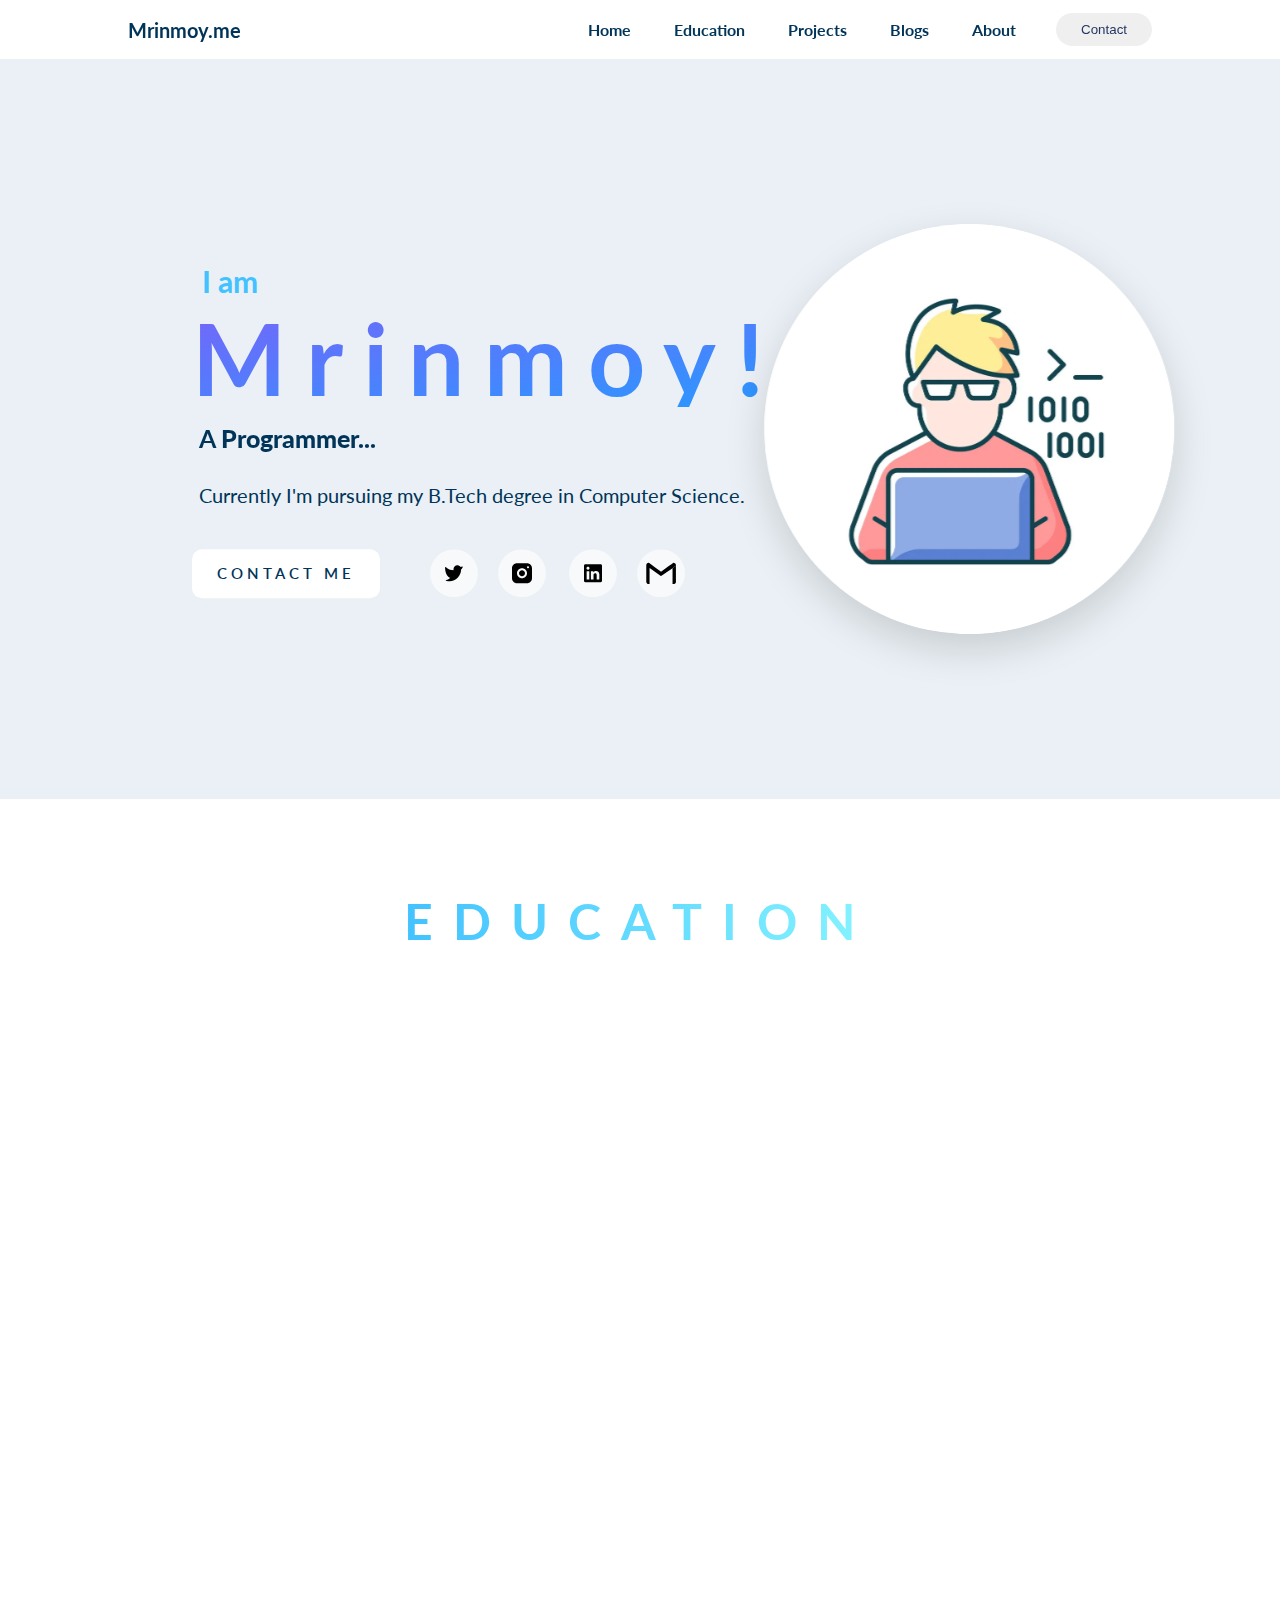
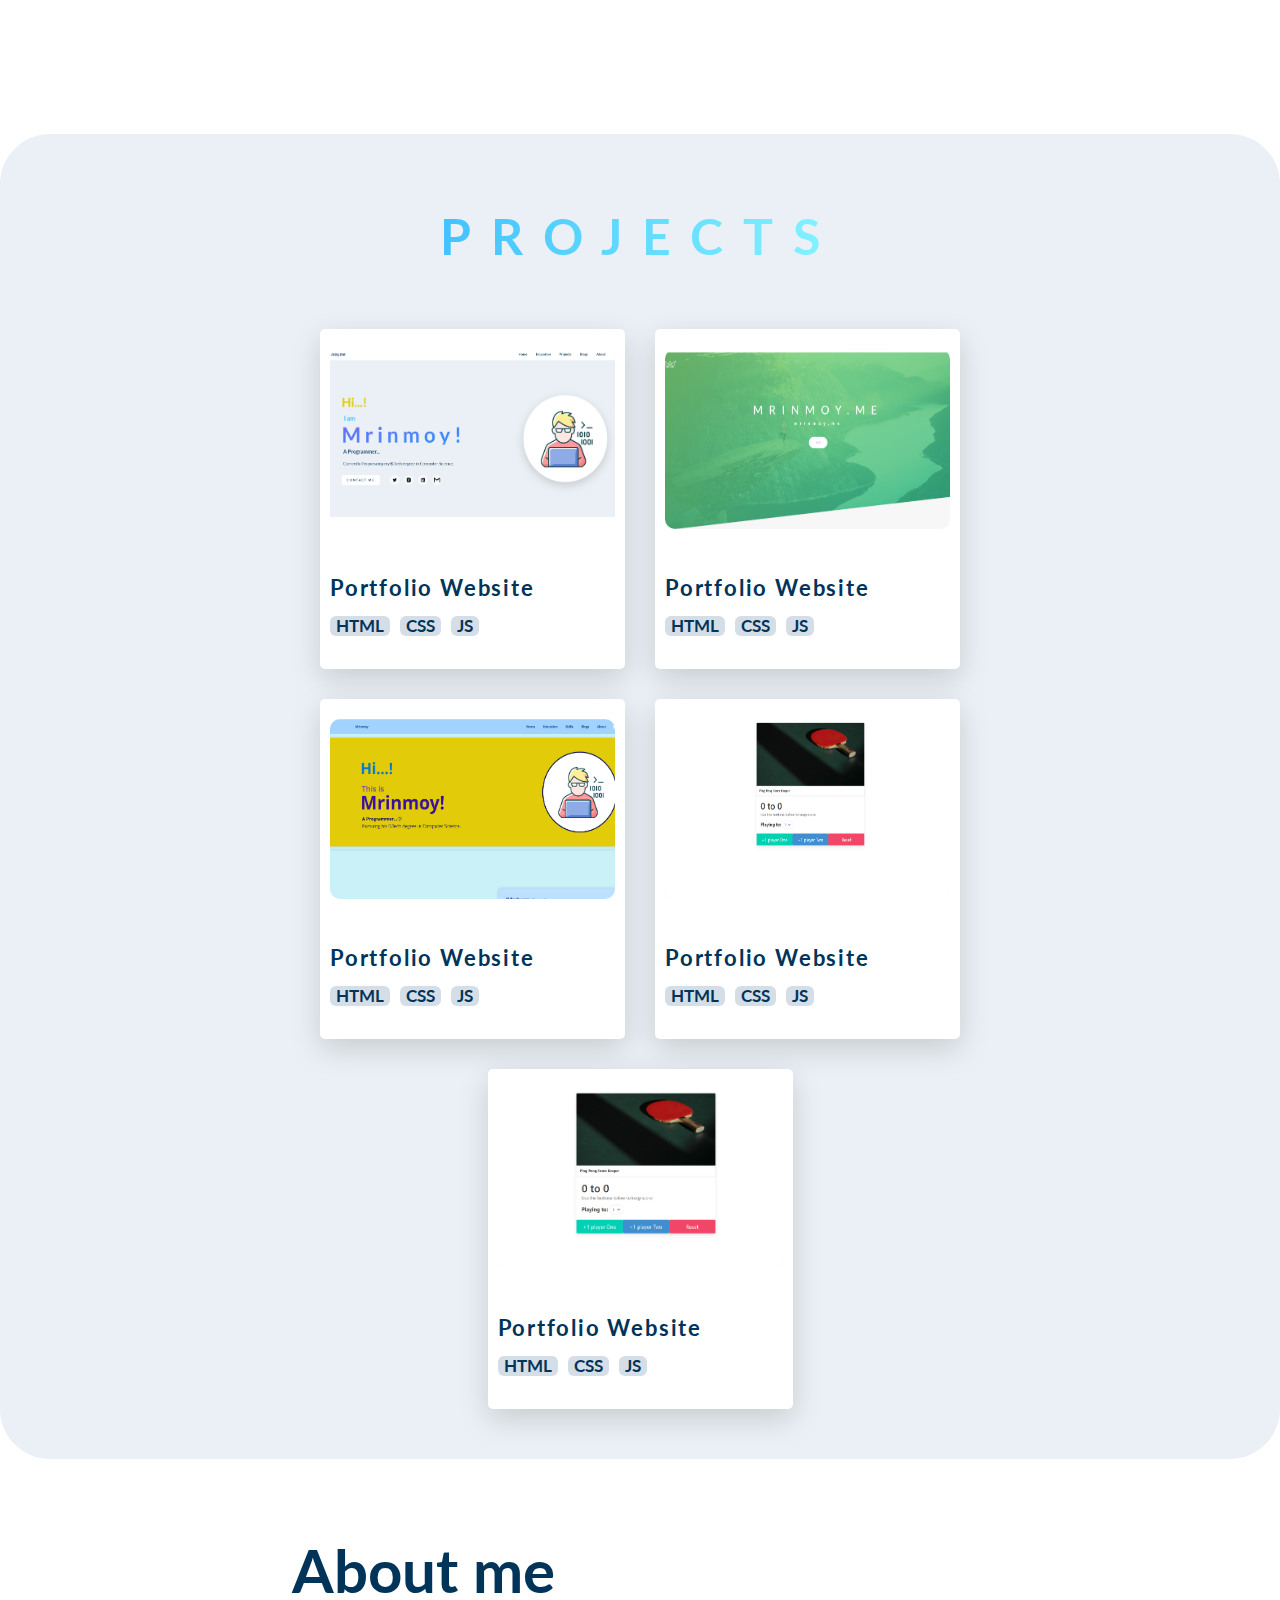
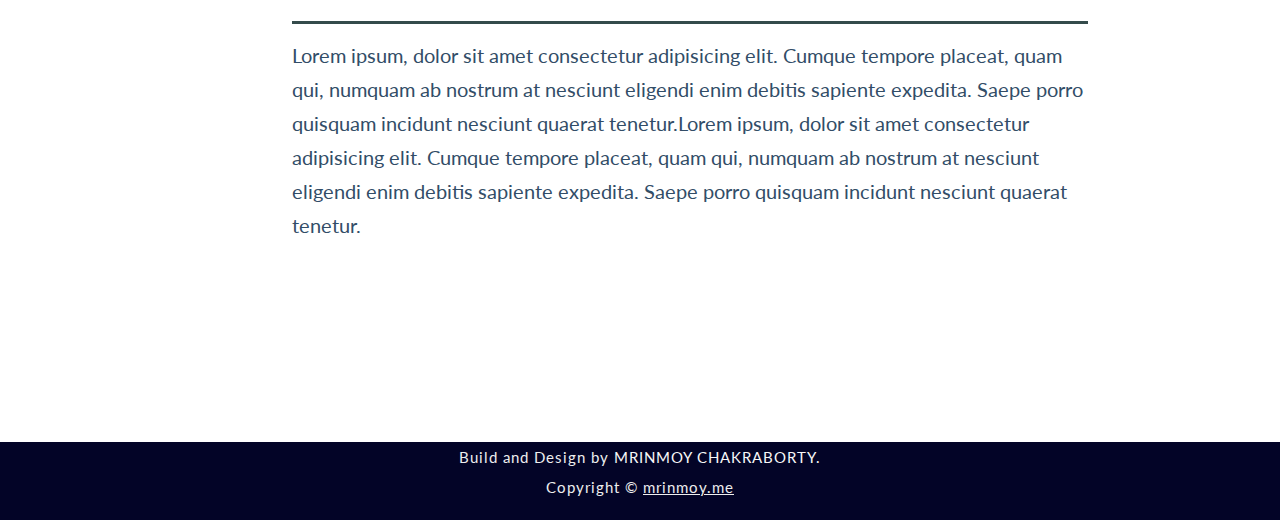
==== index.html @ f235b45b "Add files via upload" ====
<!DOCTYPE html>
<html lang="en">

  <head>
    <meta charset="UTF-8">
    <meta name="viewport" content="width=device-width, initial-scale=1.0">
    <meta http-equiv="X-UA-Compatible" content="IE=edge">

    <link href="https://fonts.googleapis.com/css?family=Lato:100,300,400,700,900" rel="stylesheet" />

    <link rel="stylesheet" href="main.css">

    <title>mrinmoy - home</title>
  </head>

  <body>
    <!-- <div class="top-news"><a href="https://mrinmoy.me">mrinmoy.me</a></div> -->

    <header class="navigation">
      <a href="#" class="logo">Mrinmoy.me</a>
      <!-- <a href="#" class="logo">
        <div class="tool1__img">
          <div class="tool1__img-1 logo-1" >&nbsp;Mrinmoy.me&nbsp;</div>
          <div class="tool1__img-2 logo-2" aria-hidden="true">&nbsp;Mrinmoy.me&nbsp;</div>
        </div>
      </a> -->
      <nav class="nevbar">
        <ul class="nevbar__links">
          <li><a href="#home" class="nevbar__dropdown_bropbtn">Home</a></li>
          <li><a href="#education" aria-disabled="true" class="nevbar__dropdown_bropbtn">Education</a></li>
          <li class="nevbar__dropdown"><a href="#" class="nevbar__dropdown_bropbtn">Projects</a>
            <div class="nevbar__dropdown_dropcontent">
              <a href="#">Drop content 1</a>
              <a href="#">Drop content 2</a>
            </div>
          </li>
          <li><a href="#" class="nevbar__dropdown_bropbtn">Blogs</a></li>
          <li><a href="#" class="nevbar__dropdown_bropbtn">About</a></li>
        </ul>
      </nav>
      <a href="#"><button class="nav-btn">Contact</button></a>
    </header>
    <!-- 
    <div style="padding: 2rem;"></div>
    <a href="#" class="btn"> click me</a>
    <a href="#" class="btn btn-r"> click me</a>
    <a href="#" class="btn btn-i"> <span>click me</span></a> -->


    <main>

      <section class="section-home " id="home">
        <div class="row">
          <div class="col-1-of-2">
            <div class="home">
              <div class="home__text">

                <!-- <h3 class=" padding-top-large ">Hi...!</h3> -->
                <h3 class=""><span id="typed2"></span></h3>
                <h2>I am </h2>
                <!-- <div class="name"> -->
                <h1 class="name_text heading-primary"> Mrinmoy!</h1>
                <!-- <h1 class="name_text_hover "> Mrinmoy!</h1> -->
                <!-- </div> -->
                <!-- <br> -->
                <div class="tool1__img  t_0">
                  <div class="tool1__img-1 t_0">
                    <h4>A <b>Programmer... </b>
                    </h4>
                  </div>
                  <div class="tool1__img-2 t_0">
                    <h4>A <span class="element t_0"></span></h4>
                  </div>

                </div>
                <p class="padding-top-smal">Currently I'm pursuing my B.Tech degree in Computer Science. </p>
                <br>

                <div class="home__contact padding-top-small">

                  <div class="home__contact-1">
                    <a href="#" class="btn btn-r">Contact me</a>
                  </div>
                  <div class="home__contact-2">
                    <a href="#" class="tool1__img">
                      <img class="tool1__img-1"
                          src="[data-uri]"
                          alt="">
                      <img class="tool1__img-2"
                          src="[data-uri]"
                          alt="">
                    </a><a href="#" class="tool1__img">
                      <img class="tool1__img-1"
                          src="[data-uri]"
                          alt="">
                      <img class="tool1__img-2"
                          src="[data-uri]"
                          alt="">
                    </a>
                    <a href="#" class="tool1__img">
                      <img class="tool1__img-1"
                          src="[data-uri]"
                          alt="">
                      <img class="tool1__img-2"
                          src="[data-uri]"
                          alt="">
                    </a><a href="#" class="tool1__img">
                      <img class="tool1__img-1"
                          src="[data-uri]"
                          alt="">
                      <img class="tool1__img-2"
                          src="[data-uri]"
                          alt="">
                    </a>

                  </div>

                </div>
              </div>
            </div>
          </div>


          <div class="col-1-of-2">
            <div class="home">
              <div class="home__img padding-top-largee">

                <div class="card ">
                  <div class="card__side card__side--front">
                    <img src="img/avatar.png" alt="picture" class="profile-pic">
                  </div>
                  <div class="card__side card__side--back card__side--back-2">

                    <div class="card__cta ">
                      <div class="card__cta_text-1">
                        <h1>Hi...!</h1>
                      </div>
                      <div class="card__cta_text-2">
                        <h2>Buddy, how r you:></h2>
                      </div>
                      <a href="#" class="btn btn-i card__cta_btn "><span>Resume</span></a>
                    </div>

                  </div>
                </div>
              </div>

            </div>
          </div>
        </div>
      </section>


      <section class="section-education padding-top-large" id="education">

        <div class=" u-center-text">
          <h1 class="heading-secondary">Education</h1>
        </div>


        <div class="row">
          <div class="education">

          </div>
        </div>
      </section>



      <section class="section-project padding-top-medium">
        <div class="u-center-text">
          <h1 class="heading-secondary">Projects</h1>
        </div>
        <div class="row">
          <div class=" project margin-top-small">
            <div class="project-list">

              <div class="card2">

                <div class="card2__content_1">
                  <div class="card2__content_1-img">
                    <img src="img/portfolio-3-0.png" alt="">
                  </div>
                  <div class="card2__content_1-text">
                    <a href="#">Live site</a>
                    <!-- <h5>Live site</h5> -->
                    <h5><a href="#">Live site</a> </h5>
                  </div>
                </div>

                <div class="card2__content_2">
                  <div class="card2__content_2-heading">
                    <h4>Portfolio Website</h4>
                  </div>
                  <div class="card2__content_2-tech">
                    <h5>html</h5>
                    <h5>css</h5>
                    <h5>js</h5>
                  </div>
                </div>
              </div>
              <div class="card2">

                <div class="card2__content_1">
                  <div class="card2__content_1-img">
                    <img src="img/test.png" alt="">
                  </div>
                  <div class="card2__content_1-text">
                    <a href="#">Live site</a>
                    <!-- <h5>Live site</h5> -->
                    <h5><a href="#">Live site</a> </h5>
                  </div>
                </div>

                <div class="card2__content_2">
                  <div class="card2__content_2-heading">
                    <h4>Portfolio Website</h4>
                  </div>
                  <div class="card2__content_2-tech">
                    <h5>html</h5>
                    <h5>css</h5>
                    <h5>js</h5>
                  </div>
                </div>
              </div>
              <div class="card2">

                <div class="card2__content_1">
                  <div class="card2__content_1-img">
                    <img src="img/vtest.png" alt="">
                  </div>
                  <div class="card2__content_1-text">
                    <a href="#">Live site</a>
                    <!-- <h5>Live site</h5> -->
                    <h5><a href="#">Live site</a> </h5>
                  </div>
                </div>

                <div class="card2__content_2">
                  <div class="card2__content_2-heading">
                    <h4>Portfolio Website</h4>
                  </div>
                  <div class="card2__content_2-tech">
                    <h5>html</h5>
                    <h5>css</h5>
                    <h5>js</h5>
                  </div>
                </div>
              </div>
              <div class="card2">

                <div class="card2__content_1">
                  <div class="card2__content_1-img">
                    <img src="img/scoretest2.png" alt="">
                  </div>
                  <div class="card2__content_1-text">
                    <a href="#">Live site</a>
                    <!-- <h5>Live site</h5> -->
                    <h5><a href="#">Live site</a> </h5>
                  </div>
                </div>

                <div class="card2__content_2">
                  <div class="card2__content_2-heading">
                    <h4>Portfolio Website</h4>
                  </div>
                  <div class="card2__content_2-tech">
                    <h5>html</h5>
                    <h5>css</h5>
                    <h5>js</h5>
                  </div>
                </div>
              </div>
              <div class="card2">

                <div class="card2__content_1">
                  <div class="card2__content_1-img">
                    <img src="img/scoretest3.png" alt="">
                  </div>
                  <div class="card2__content_1-text">
                    <a href="#">Live site</a>
                    <!-- <h5>Live site</h5> -->
                    <h5><a href="#">Live site</a> </h5>
                  </div>
                </div>

                <div class="card2__content_2">
                  <div class="card2__content_2-heading">
                    <h4>Portfolio Website</h4>
                  </div>
                  <div class="card2__content_2-tech">
                    <h5>html</h5>
                    <h5>css</h5>
                    <h5>js</h5>
                  </div>
                </div>
              </div>

            </div>
          </div>
        </div>
      </section>


      <section class="section-about">

        <!-- u-center-item -->
        <div class="row">

          <div class="about">
            <div class="about__img">
              <img src="img/aaaa.png" alt="">
            </div>
            <div class="about__text">
              <div class="about__text_title">
                <h1>About me</h1>
              </div>
              <div class="underline"></div>
              <p>Lorem ipsum, dolor sit amet consectetur adipisicing elit. Cumque tempore placeat, quam qui, numquam ab
                nostrum at nesciunt eligendi enim debitis sapiente expedita. Saepe porro quisquam incidunt nesciunt
                quaerat tenetur.Lorem ipsum, dolor sit amet consectetur adipisicing elit. Cumque tempore placeat, quam
                qui, numquam ab
                nostrum at nesciunt eligendi enim debitis sapiente expedita. Saepe porro quisquam incidunt nesciunt
                quaerat tenetur.</p>

              <!-- <div class="about__text-tag">
                <span>cpp</span>
                <span>cpp</span>
                <span>cpp</span>
                <span>cpp</span>
              </div> -->
            </div>
          </div>


        </div>

        </div>
      </section>
      <footer>
        <p>Build and Design by <a href="#" class="link">MRINMOY CHAKRABORTY. </a></p>
        <p>Copyright &copy; <a href="#" class="link_2"> mrinmoy.me</a></p>

      </footer>

    </main>








    <!-- <div class="row">hello</div>

    <div class="row">
      <div class="col-1-of-2">col-1-of-2</div>
      <div class="col-1-of-2">col-1-of-2</div>
    </div>
    <div class="row">
      <div class="col-1-of-3">col-1-of-3</div>
      <div class="col-1-of-3">col-1-of-3</div>
      <div class="col-1-of-3">col-1-of-3</div>
    </div>
    <div class="row">
      <div class="col-1-of-4">col-1-of-4</div>
      <div class="col-1-of-4">col-1-of-4</div>
      <div class="col-1-of-4">col-1-of-4</div>
      <div class="col-1-of-4">col-1-of-4</div>
    </div> -->
    <!-- <h1><span id="element"> d</span></h1> -->
    <!-- <h1><span class="element"></span></h1> -->
  </body>

  <script src="https://cdn.jsdelivr.net/npm/typed.js@2.0.12"></script>
  <script src="app.js"></script>


  <script>
    var options = {
      // strings: ["<h3>Hi...!</h3><h2>This is</h2> <h1>Mrinmoy!</h1> A <strong>Programmer...</strong> <br>Pursuing his B.Tech degree in Computer Science.",
      strings: ["<strong> Programmer...</strong>",
        "<strong> Web Developer...</strong>",
        "<strong> App Developer...</strong>",
        "<strong>  Student...</strong>",
        // "A <strong>Photographer ...</strong>",
        // "A <strong></strong>",
        // "A <strong>Programmer...</strong>",
      ],


      typeSpeed: 20,
      loop: true,
      loopCount: Infinity,

      // backSpeed: 10,
      // cursorChar: '.' ,
      // shuffle: true,
      // smartBackspace: true,

    };


    var typed = new Typed('.element', options);


    var typed2 = new Typed('#typed2', {
      strings: ['Hi...!', 'Hello!', '¡Hola!', 'नमस्ते', 'নমস্কার', 'నమస్కారం', 'ਸਤ ਸ੍ਰੀ ਅਕਾਲ'],
      typeSpeed: 80,
      shuffle: true,

      backSpeed: 50,
      cursorChar: '&nbsp;',

      // fadeOut: true,
      // startDelay: 100,
      // backDelay: 1000,
      // onTypingPaused: (arrayPos, self) => {1, typed },

      loop: true,
      loopCount: 2
    });


  </script>

</html>

<!-- var typed = new Typed(".element",
{
strings:
["hello 1", "chakraborty 2", "h 3", "options 4", "options 5"], loop: true
},); -->
---- main.css ----
*,
*::after,
*::before {
  margin: 0;
  padding: 0;
  box-sizing: inherit;
}

html {
  font-size: 62.5%;
}

body {
  font-family: "Lato", sans-serif;
  font-weight: 400;
  line-height: 1.7;
  color: #003459;
}

a {
  color: inherit;
}

.t_0 {
  transition: none !important;
  min-width: 25rem !important;
}

.padding-top-small {
  padding-top: 2rem;
}

.padding-top-medium {
  padding-top: 6rem;
}

.padding-top-large {
  padding-top: 8rem;
}

.padding-top-larger {
  padding-top: 10rem;
}

.margin-top-small {
  margin-top: 2rem;
}

.margin-top-medium {
  margin-top: 6rem;
}

.margin-top-large {
  margin-top: 8rem;
}

.u-center-text {
  text-align: center;
}

.u-center-item {
  display: flex;
  justify-content: center;
}

.underline {
  height: 0.3rem;
  margin-bottom: 1.4rem;
  background-color: rgb(52, 75, 75);
  margin-left: auto;
  margin-right: auto;
}

.heading-primary {
  transition: all 0.3s;
  color: transparent;
  -webkit-backface-visibility: hidden;
  backface-visibility: hidden;
  background-image: linear-gradient(to right bottom, rgba(86, 67, 250, 0.8), #2998ff);
  -webkit-background-clip: text;
  background-clip: text;
  color: transparent;
}
.heading-primary:hover {
  transform: scale(1.03);
  transition: all 0.3s;
}

.heading-secondary {
  text-transform: uppercase;
  font-size: 5rem;
  letter-spacing: 2rem;
  justify-content: center;
  display: inline-block;
  color: transparent;
  background-image: linear-gradient(to right, #42C2FF, #85F4FF);
  transition: all 0.2s;
  -webkit-background-clip: text;
  background-clip: text;
}
.heading-secondary:hover {
  transform: scale(1.04);
  transition: all 0.2s;
}

.btn, .btn:link, .btn:visited {
  padding: 1.2rem 2.5rem;
  text-transform: uppercase;
  font-size: 1.5rem;
  font-weight: 600;
  text-align: center;
  transition: all 0.15s;
  text-decoration: none;
  letter-spacing: 0.4rem;
  display: inline-block;
  background-color: #ffffff;
}
.btn-r {
  border-radius: 1rem;
}
.btn:hover {
  transform: translateY(-0.2rem);
  box-shadow: 0 1rem 2rem;
  box-shadow: 0 1rem 2rem rgba(0, 0, 0, 0.2);
}
.btn:hover::after {
  transform: scale(2.8);
  transform: scaleX(1.4) scaleY(1.6);
  opacity: 0;
  background-color: #777;
}
.btn:active {
  transform: translateY(0.1rem);
  box-shadow: 0 0.5rem 1rem rgba(0, 0, 0, 0.2);
}
.btn-i {
  transform: skew(-25deg);
}
.btn-i span {
  display: inline-block;
  transform: skew(25deg);
}
.btn-i:hover {
  transform: translateY(-0.2rem) skew(-25deg);
}
.btn-i:hover::after {
  transform: scale(2.8);
  transform: scaleX(1.4) scaleY(1.6);
  opacity: 0;
  background-color: #777;
}
.btn-i:active {
  transform: translateY(0.1rem) skew(-25deg);
  box-shadow: 0 0.5rem 1rem rgba(0, 0, 0, 0.2);
  color: #eb0606;
}

.nav-btn {
  margin-left: 20px;
  padding: 9px 25px;
  border: none;
  border-radius: 50px;
  cursor: pointer;
  transition: all 0.3s ease 0s;
  color: #243763;
}
.nav-btn:hover {
  background-color: #03045e;
  color: #caf0f8;
  transition: all 0.3s ease 0s;
}
.nav-btn:active {
  top: -1rem;
}

.card {
  perspective: 150rem;
  -moz-perspective: 150rem;
  -webkit-perspective: 150rem;
  position: relative;
  height: 41rem;
  width: 41rem;
}
.card__side {
  height: 41rem;
  font-size: 2rem;
  border-radius: 50%;
  transition: all 0.6s ease;
  position: absolute;
  top: 0;
  left: 0;
  width: 100%;
  -webkit-backface-visibility: hidden;
  backface-visibility: hidden;
  overflow: hidden;
  box-shadow: 0 1.5rem 4rem rgba(0, 0, 0, 0.15);
}
.card__side--front {
  background-color: #fff;
}
.card__side--back {
  transform: rotateY(180deg);
}
.card__side--back-1 {
  background-image: linear-gradient(to right bottom, #ffb900, #ff7730);
}
.card__side--back-2 {
  background-image: linear-gradient(to right bottom, #85F4FF, #42C2FF);
}
.card__side--back-3 {
  background-image: linear-gradient(to right bottom, #2998ff, #5643fa);
}
.card:hover .card__side--front {
  transform: rotateY(-180deg);
}
.card:hover .card__side--back {
  transform: rotateY(0);
}
.card__cta {
  position: absolute;
  top: 50%;
  left: 50%;
  transform: translate(-50%, -50%);
  width: 90%;
  text-align: center;
  padding-top: 5rem;
}
.card__cta_text-1 {
  color: #fff;
}
.card__cta_text-2 {
  color: rgb(255, 255, 255);
}
.card__cta_btn {
  margin-top: 20%;
}

.card2 {
  width: 28.5rem;
  height: 30rem;
  background-color: #fff;
  padding: 2rem 1rem;
  border-radius: 0.5rem;
  transition: all 0.3s;
  box-shadow: 0rem 1rem 3rem rgba(0, 0, 0, 0.15);
}
.card2__content_1 {
  overflow: hidden;
  background-color: aliceblue;
  position: relative;
  transition: all 0.3s;
  border-radius: 1rem;
  height: 18rem;
}
.card2__content_1-img {
  border-radius: 1rem;
  height: inherit;
  transition: all 5s ease-in-out;
}
.card2__content_1-img img {
  position: center bottom;
  width: 28.5rem;
  height: 16.6rem;
  transform: scale(1.1) translate(2%, 4.5%);
  border-radius: 1rem;
  transition: all 0.3s;
}
.card2__content_1-text {
  display: grid;
  opacity: 0;
  position: absolute;
  top: 50%;
  left: 50%;
  transform: translate(-50%, -50%);
  transition: 0.4s;
}
.card2__content_1-text a {
  font-size: 1.7rem;
  font-weight: bold;
  text-align: center;
  text-decoration: none;
  background-color: rgba(143, 198, 226, 0.8);
  padding: 0rem 0.8rem;
  transition: 0.3s;
  border-radius: 0.6rem;
}
.card2__content_1-text a:not(:last-child) {
  margin-bottom: 1.8rem;
}
.card2__content_1-text a:hover {
  background-color: #999;
}
.card2__content_1:hover img {
  filter: blur(1.5px);
  transform: scale(1.25) translate(2%, 4.5%);
  transition: all 0.3s;
}
.card2__content_1:hover .card2__content_1-text {
  opacity: 1;
  transition: all 0.3s;
}
.card2__content_2 {
  margin-top: 4rem;
}
.card2__content_2-heading {
  font-size: 2.2rem;
  letter-spacing: 0.18rem;
  display: inline-block;
}
.card2__content_2-tech {
  display: flex;
  text-transform: uppercase;
  font-size: 2rem;
  padding-top: 1rem;
}
.card2__content_2-tech h5 {
  padding: 0rem 0.6rem;
  border-radius: 0.6rem;
  line-height: normal;
  background-color: rgba(203, 213, 225, 0.8);
  transition: all 0.2s;
  display: inline-block;
}
.card2__content_2-tech h5:not(:last-child) {
  margin-right: 1rem;
}
.card2:hover {
  box-shadow: 0rem 1rem 3rem rgba(0, 0, 0, 0.3);
}

.tool1__img {
  display: inline-flex;
  transition: all 0.2s;
}
.tool1__img:not(:last-child) {
  margin-right: 2rem;
}
.tool1__img-1 {
  position: absolute !important;
  transition: all 0.2s;
}
.tool1__img-2 {
  opacity: 0;
  transition: all 0.2s;
}

.tool1__img:hover .tool1__img-1 {
  opacity: 0;
  transition: all 0.2s;
}

.tool1__img:hover .tool1__img-2 {
  opacity: 1;
  transition: all 0.2s;
}

.profile-pic {
  height: 41rem;
  border-radius: 70%;
  border: 0rem solid #9696e5;
}

.feature-box {
  background-color: rgba(255, 255, 255, 0.8);
  font-size: 1.5rem;
  padding: 2.5rem;
  text-align: center;
  border-radius: 3px;
  box-shadow: 0 1.5rem 4rem rgba(0, 0, 0, 0.15);
  transition: transform 0.3s;
}
.feature-box__icon {
  font-size: 6rem;
  margin-bottom: 0.5rem;
  display: inline-block;
  background-image: linear-gradient(to right, #85F4FF, #42C2FF);
  background-clip: text;
  -webkit-background-clip: text;
  color: transparent;
}
.feature-box:hover {
  transform: translateY(-1.5rem) scale(1.03);
}
.top-news {
  background: linear-gradient(164deg, rgb(123, 134, 232) 0%, rgb(246, 140, 255) 52%, rgb(255, 222, 50) 100%);
  min-height: 0vh;
  position: sticky;
  text-align: center;
}

.navigation {
  background-color: rgba(255, 255, 255, 0.98);
  display: flex;
  justify-content: flex-end;
  align-items: center;
  padding: 0rem 10%;
  position: sticky;
  top: 0;
  z-index: 10;
}

.logo {
  font-weight: bolder;
  margin-right: auto;
  text-decoration: none;
  font-size: 2rem;
  transition: all 0.3s;
}
.logo:hover {
  color: #e46e0f;
  transition: all 0.3s;
}

.nevbar__links {
  list-style-type: none;
}
.nevbar__links li {
  display: inline-block;
  font-size: 1.6rem;
  font-weight: bold;
}
.nevbar__links a {
  transition: all 0.3s ease 0s;
  padding: 1rem 2rem;
  text-decoration: none;
  margin: 1rem 0rem;
}
.nevbar__links a:hover {
  background-color: #03045e;
  color: #e46e0f;
  transition: all 0.15s;
}
.nevbar__links a:active {
  top: 0.1rem;
}
.nevbar__dropdown {
  display: inline-block;
  position: relative;
}
.nevbar__dropdown_bropbtn {
  display: inline-block;
  position: relative;
  line-height: normal;
}
.nevbar__dropdown_dropcontent {
  display: none;
  position: absolute;
  background-color: #fff;
  left: -5rem;
  min-width: 160px;
  box-shadow: 0px 6px 16px 0px rgba(17, 123, 185, 0.856);
}
.nevbar__dropdown_dropcontent a {
  padding: 2rem 4rem;
  text-decoration: none;
  display: block;
  width: 13rem;
  text-align: center;
  margin: 0;
}
.nevbar__dropdown:hover .nevbar__dropdown_dropcontent {
  display: block;
}

.row {
  max-width: 70%;
  margin: 0 auto;
  display: flex;
}
.row:not(:last-child) {
  margin-bottom: 8rem;
}

.col-1-of-2 {
  width: 47.2%;
}
.col-1-of-2:not(:last-child) {
  margin-right: 6rem;
}

.col-1-of-3 {
  width: 30.5333333333%;
  background-color: aquamarine;
}
.col-1-of-3:not(:last-child) {
  margin-right: 6rem;
}

.col-1-of-4 {
  width: 22.2%;
}
.col-1-of-4:not(:last-child) {
  margin-right: 6rem;
}

.home {
  min-height: 70rem;
  position: relative;
  transition: all 0.2s;
}
.home__text {
  position: absolute;
  top: 50%;
  transform: translateY(-50%);
  transition: all 0.2s;
}
.home__text-name {
  background-color: #42C2FF;
  display: inline-block;
  width: 0%;
  transition: all 0.5s;
}
.home__text h1 {
  font-size: 10rem;
  margin-bottom: 0;
  line-height: 1;
  letter-spacing: 2rem;
}
.home__text h2 {
  font-size: 3rem;
  padding-left: 1rem;
  color: #42C2FF;
}
.home__text h3 {
  font-size: 6rem;
  color: #e2cc09;
}
.home__text h4 {
  font-size: 2.5rem;
  padding-top: 1rem;
  padding-left: 0.7rem;
}
.home__text h4 strong {
  color: #eb0606;
}
.home__text p {
  font-size: 2rem;
  padding-left: 0.7rem;
  padding-top: 1.8rem;
}
.home__contact {
  display: inline-flex;
}
.home__contact-1 {
  margin-right: 5rem;
}
.home__contact-2 {
  display: block;
}

.home__img {
  position: absolute;
  top: 50%;
  left: 50%;
  transform: translate(-28%, -50%);
  transition: all 0.2s;
}

.project {
  width: 100%;
  padding: 3rem;
}

.project-list {
  display: flex;
  flex-wrap: wrap;
  gap: 3rem;
  justify-content: center;
}

.about {
  display: flex;
  align-items: center;
  column-gap: 10rem;
}
.about__img img {
  width: 80%;
  display: block;
  margin-left: auto;
  margin-right: auto;
}
.about__text {
  padding-bottom: 10rem;
}
.about__text_title {
  font-size: 3rem;
  color: #003459;
}
.about__text p {
  font-size: 2rem;
  color: #324d67;
}

footer {
  background-color: #030427;
  color: #eee;
  font-size: 1.5rem;
  text-align: center;
  letter-spacing: 0.1rem;
  line-height: 3rem;
  padding-bottom: 1.8rem;
}

.link:link, .link:visited {
  color: #f7f7f7;
  text-decoration: none;
  display: inline-block;
  transition: all 0.2s;
}
.link:hover, .link:active {
  background-color: #333;
  color: #42C2FF;
  box-shadow: 0 1rem 2rem rgba(0, 0, 0, 0.4);
  transform: scale(1.2);
}

.section-home {
  background-color: #eaf0f5;
  backdrop-filter: blur(10%);
  padding: 2rem 0rem;
}

.section-education {
  height: 95vh;
}

.section-project {
  background-color: #eaf0f5;
  padding-bottom: 2rem;
  border-radius: 5rem;
}

.section-about {
  padding-top: 6rem;
  padding-bottom: 10rem;
}
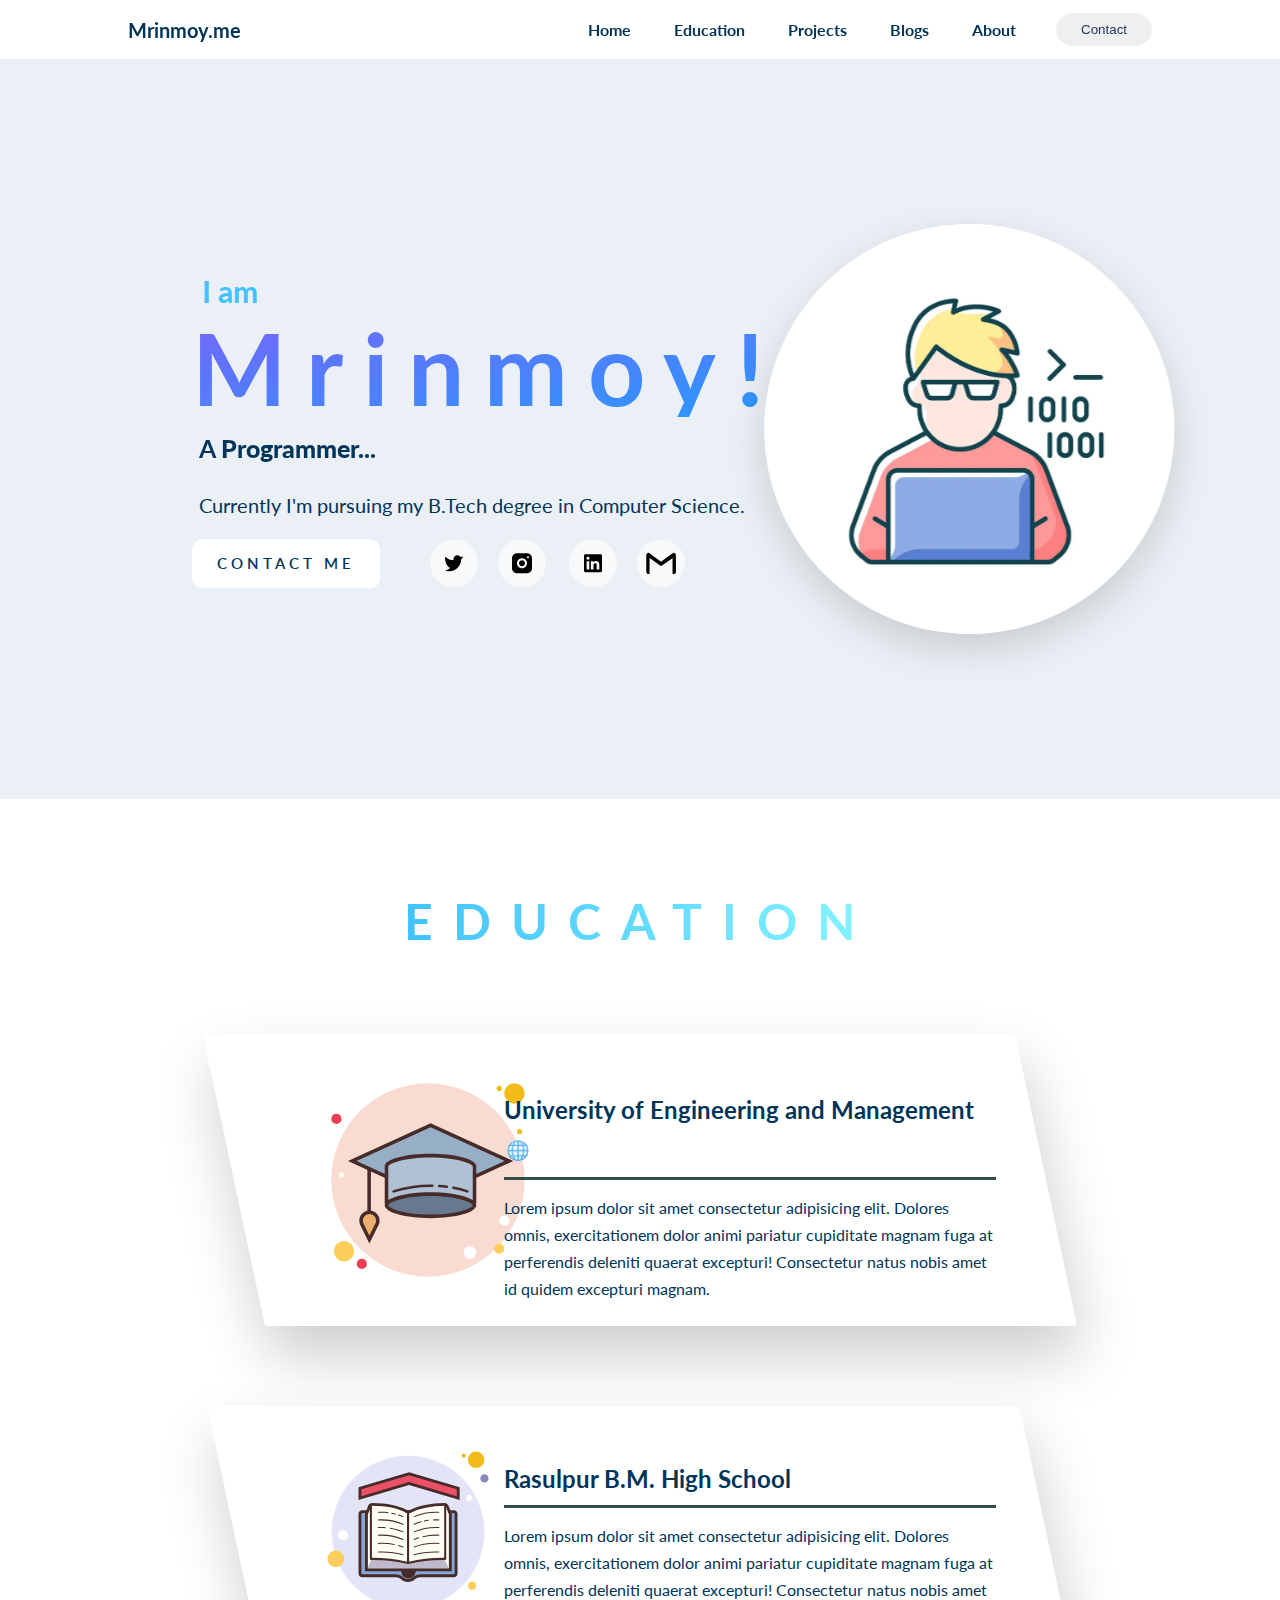
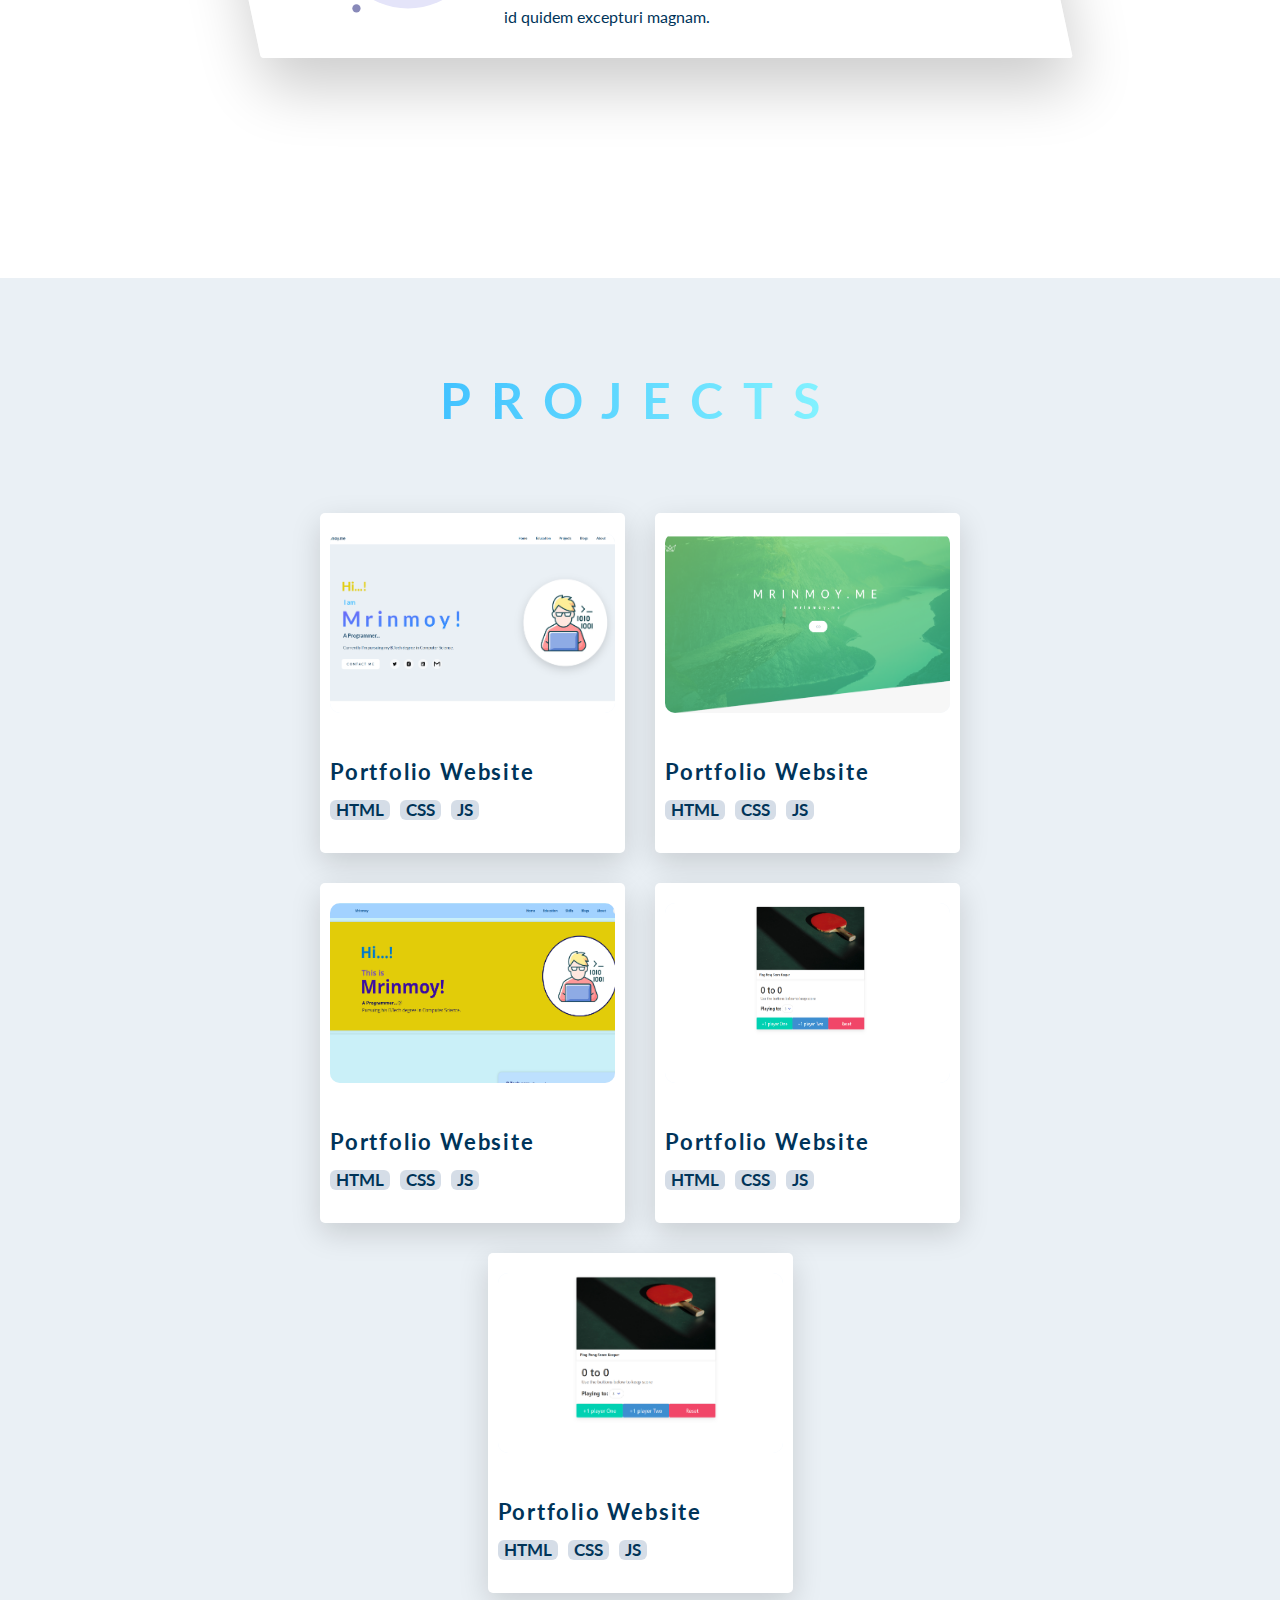
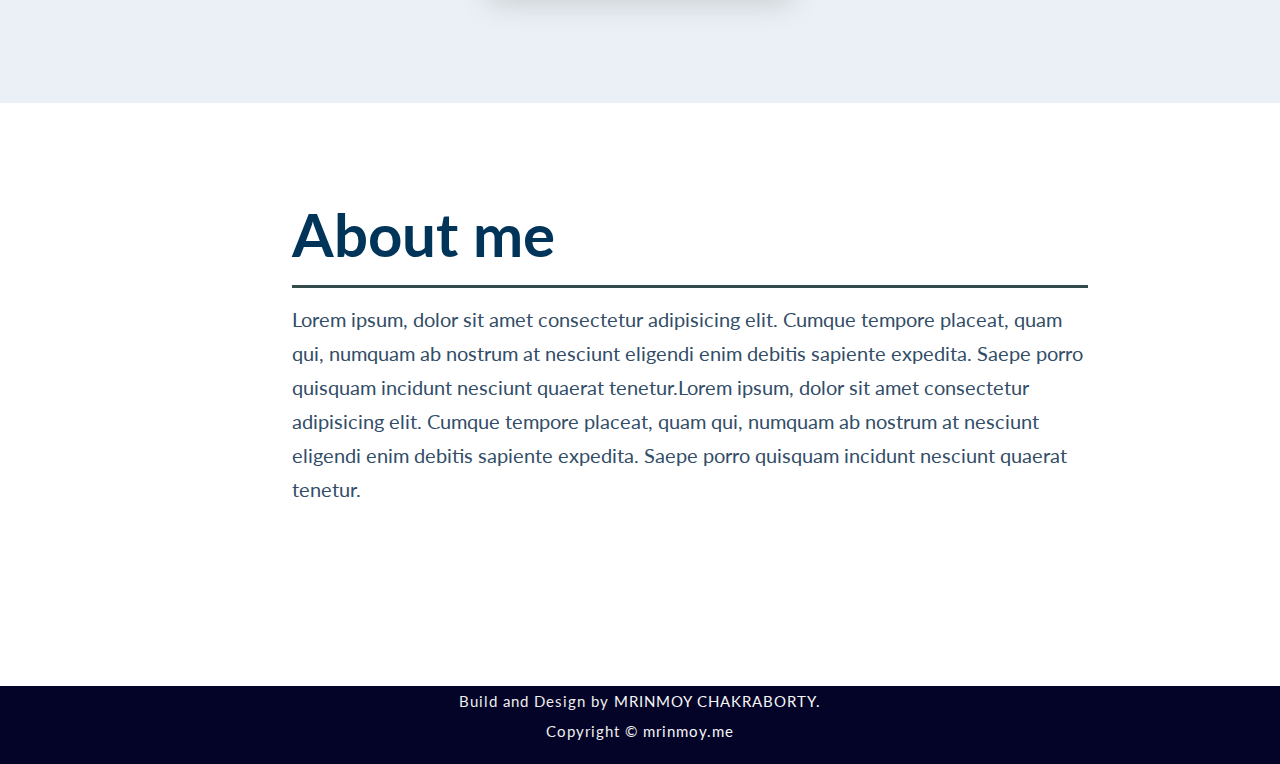
==== commit 30ba1e26: "Add files via upload" ====
--- a/index.html
+++ b/index.html
@@ -8,7 +8,7 @@
 
     <link href="https://fonts.googleapis.com/css?family=Lato:100,300,400,700,900" rel="stylesheet" />
 
-    <link rel="stylesheet" href="main.css">
+    <link rel="stylesheet" href="css/main.css">
 
     <title>mrinmoy - home</title>
   </head>
@@ -17,7 +17,7 @@
     <!-- <div class="top-news"><a href="https://mrinmoy.me">mrinmoy.me</a></div> -->
 
     <header class="navigation">
-      <a href="#" class="logo">Mrinmoy.me</a>
+      <a href="https://mrinmoy.me" class="logo">Mrinmoy.me</a>
       <!-- <a href="#" class="logo">
         <div class="tool1__img">
           <div class="tool1__img-1 logo-1" >&nbsp;Mrinmoy.me&nbsp;</div>
@@ -26,19 +26,19 @@
       </a> -->
       <nav class="nevbar">
         <ul class="nevbar__links">
-          <li><a href="#home" class="nevbar__dropdown_bropbtn">Home</a></li>
+          <li><a href="#" class="nevbar__dropdown_bropbtn">Home</a></li>
           <li><a href="#education" aria-disabled="true" class="nevbar__dropdown_bropbtn">Education</a></li>
-          <li class="nevbar__dropdown"><a href="#" class="nevbar__dropdown_bropbtn">Projects</a>
-            <div class="nevbar__dropdown_dropcontent">
+          <li class="nevbar__dropdown"><a href="#project" class="nevbar__dropdown_bropbtn">Projects</a>
+            <!-- <div class="nevbar__dropdown_dropcontent">
               <a href="#">Drop content 1</a>
               <a href="#">Drop content 2</a>
-            </div>
+            </div> -->
           </li>
           <li><a href="#" class="nevbar__dropdown_bropbtn">Blogs</a></li>
-          <li><a href="#" class="nevbar__dropdown_bropbtn">About</a></li>
+          <li><a href="#about" class="nevbar__dropdown_bropbtn">About</a></li>
         </ul>
       </nav>
-      <a href="#"><button class="nav-btn">Contact</button></a>
+      <a href="contact.html"><button class="nav-btn">Contact</button></a>
     </header>
     <!-- 
     <div style="padding: 2rem;"></div>
@@ -79,17 +79,17 @@
                 <div class="home__contact padding-top-small">
 
                   <div class="home__contact-1">
-                    <a href="#" class="btn btn-r">Contact me</a>
+                    <a href="mailto:themrinmoychakraborty@gmail.com" class="btn btn-r">Contact me</a>
                   </div>
                   <div class="home__contact-2">
-                    <a href="#" class="tool1__img">
+                    <a href="https://twitter.com/mrinmoy__me" class="tool1__img">
                       <img class="tool1__img-1"
                           src="[data-uri]"
                           alt="">
                       <img class="tool1__img-2"
                           src="[data-uri]"
                           alt="">
-                    </a><a href="#" class="tool1__img">
+                    </a><a href="https://www.instagram.com/mrinmoy.ai" class="tool1__img">
                       <img class="tool1__img-1"
                           src="[data-uri]"
                           alt="">
@@ -97,14 +97,14 @@
                           src="[data-uri]"
                           alt="">
                     </a>
-                    <a href="#" class="tool1__img">
+                    <a href="https: //www.linkedin.com/in/themrinmoy/" class="tool1__img">
                       <img class="tool1__img-1"
                           src="[data-uri]"
                           alt="">
                       <img class="tool1__img-2"
                           src="[data-uri]"
                           alt="">
-                    </a><a href="#" class="tool1__img">
+                    </a><a href="mailto:themrinmoychakraborty@gmail.com" class="tool1__img">
                       <img class="tool1__img-1"
                           src="[data-uri]"
                           alt="">
@@ -151,28 +151,63 @@
       </section>
 
 
-      <section class="section-education padding-top-large" id="education">
-
-        <div class=" u-center-text">
+      <section class="section-education" id="education">
+
+        <div class=" u-center-text u-margin-bottom-7">
           <h1 class="heading-secondary">Education</h1>
-        </div>
-
-
+
+        </div>
+
+        <div class="row  ">
+          <div class="education">
+            <figure class="education__shape">
+
+              <img src="img/svg/graduation-cap-150.svg" alt="school" class="education__img">
+              <figcaption class="education__caption">2020-2024e</figcaption>
+            </figure>
+            <div class="education__text">
+              <h2 class="heading-tertiary u-margin-bottom-1">University of Engineering and Management <a
+                    href="https://uem.edu.in/" class="website-icon"> <img src="img/svg/website.svg" alt=""></a></h2>
+              <div class="underline"></div>
+              <p>Lorem ipsum dolor sit amet consectetur adipisicing elit. Dolores omnis, exercitationem dolor animi
+                pariatur cupiditate magnam fuga at perferendis deleniti quaerat excepturi! Consectetur natus nobis
+                amet id quidem excepturi magnam.</p>
+            </div>
+
+          </div>
+        </div>
+
+        <div class="row" id="education">
+          <div class="education">
+            <figure class="education__shape">
+
+              <img src="img/svg/school-150.svg" alt="school" class="education__img">
+              <figcaption class="education__caption"> school</figcaption>
+            </figure>
+            <div class="education__text">
+              <h2 class="heading-tertiary u-margin-bottom-1">Rasulpur B.M. High School
+              </h2>
+              <div class="underline"></div>
+              <p>Lorem ipsum dolor sit amet consectetur adipisicing elit. Dolores omnis, exercitationem dolor animi
+                pariatur cupiditate magnam fuga at perferendis deleniti quaerat excepturi! Consectetur natus nobis
+                amet id quidem excepturi magnam.</p>
+            </div>
+
+          </div>
+        </div>
+        <div class=" u-padding-top-small "></div>
+
+
+      </section>
+
+
+
+      <section class="section-project " id="project">
+        <div class="u-center-text u-margin-bottom-medium">
+          <h1 class="heading-secondary">Projects</h1>
+        </div>
         <div class="row">
-          <div class="education">
-
-          </div>
-        </div>
-      </section>
-
-
-
-      <section class="section-project padding-top-medium">
-        <div class="u-center-text">
-          <h1 class="heading-secondary">Projects</h1>
-        </div>
-        <div class="row">
-          <div class=" project margin-top-small">
+          <div class=" project ">
             <div class="project-list">
 
               <div class="card2">
@@ -302,12 +337,12 @@
       </section>
 
 
-      <section class="section-about">
+      <section class="section-about" id="about">
 
         <!-- u-center-item -->
         <div class="row">
 
-          <div class="about">
+          <div class="about" >
             <div class="about__img">
               <img src="img/aaaa.png" alt="">
             </div>
@@ -337,13 +372,15 @@
 
         </div>
       </section>
-      <footer>
-        <p>Build and Design by <a href="#" class="link">MRINMOY CHAKRABORTY. </a></p>
-        <p>Copyright &copy; <a href="#" class="link_2"> mrinmoy.me</a></p>
-
-      </footer>
-
     </main>
+
+    <footer>
+      <p>Build and Design by <a href="#" class="link link2">MRINMOY CHAKRABORTY. </a></p>
+      <p>Copyright &copy; <a href="#" class="link "> mrinmoy.me</a></p>
+
+    </footer>
+
+
 
 
 
--- a/css/main.css
+++ b/css/main.css
@@ -0,0 +1,920 @@
+*,
+*::after,
+*::before {
+  margin: 0;
+  padding: 0;
+  box-sizing: inherit;
+}
+
+html {
+  font-size: 62.5%;
+}
+
+body {
+  font-family: "Lato", sans-serif;
+  font-weight: 400;
+  line-height: 1.7;
+  color: #003459;
+}
+
+a {
+  color: inherit;
+}
+
+.t_0 {
+  transition: none !important;
+  min-width: 25rem !important;
+}
+
+.u-padding-top-small {
+  padding-top: 2rem;
+}
+
+.u-padding-top-medium4 {
+  padding-top: 4rem;
+}
+
+.u-padding-top-medium {
+  padding-top: 6rem;
+}
+
+.u-padding-top-large {
+  padding-top: 8rem;
+}
+
+.u-padding-top-larger {
+  padding-top: 10rem;
+}
+
+.u-margin-top-small {
+  margin-top: 2rem;
+}
+
+.u-margin-top-medium {
+  margin-top: 6rem;
+}
+
+.u-margin-top-large {
+  margin-top: 8rem;
+}
+
+.u-margin-bottom-1 {
+  margin-bottom: 0.5rem;
+}
+
+.u-margin-bottom-small {
+  margin-bottom: 2rem;
+}
+
+.u-margin-bottom-medium {
+  margin-bottom: 4rem;
+}
+
+.u-margin-bottom-large {
+  margin-bottom: 6rem;
+}
+
+.u-margin-bottom-7 {
+  margin-bottom: 7rem;
+}
+
+.u-margin-bottom-8 {
+  margin-bottom: 8rem;
+}
+
+.u-margin-bottom-9 {
+  margin-bottom: 9rem;
+}
+
+.u-margin-bottom-10 {
+  margin-bottom: 10rem;
+}
+
+.u-center-text {
+  text-align: center;
+}
+
+.u-center-item {
+  display: flex;
+  justify-content: center;
+}
+
+.underline {
+  height: 0.3rem;
+  margin-bottom: 1.4rem;
+  background-color: rgb(52, 75, 75);
+  margin-left: auto;
+  margin-right: auto;
+}
+
+.heading-primary {
+  transition: all 0.3s;
+  color: transparent;
+  -webkit-backface-visibility: hidden;
+  backface-visibility: hidden;
+  background-image: linear-gradient(to right bottom, rgba(86, 67, 250, 0.8), #2998ff);
+  -webkit-background-clip: text;
+  background-clip: text;
+  color: transparent;
+}
+
+.heading-primary:hover {
+  transform: scale(1.03);
+  transition: all 0.3s;
+}
+
+.heading-secondary {
+  text-transform: uppercase;
+  font-size: 5rem;
+  letter-spacing: 2rem;
+  justify-content: center;
+  display: inline-block;
+  color: transparent;
+  background-image: linear-gradient(to right, #42C2FF, #85F4FF);
+  transition: all 0.2s;
+  -webkit-background-clip: text;
+  background-clip: text;
+  /* display: inline-block; */
+}
+
+.heading-secondary:hover {
+  transform: scale(1.04);
+  transition: all 0.2s;
+}
+
+.heading-2 {
+  font-size: 5rem;
+  color: #003459;
+  transition: all 0.3s;
+  display: inline-block;
+  letter-spacing: 0.7rem;
+}
+
+.heading-2:hover {
+  transform: scale(1.1);
+  transition: all 0.3s;
+}
+
+.btn,
+.btn:link,
+.btn:visited {
+  padding: 1.2rem 2.5rem;
+  text-transform: uppercase;
+  font-size: 1.5rem;
+  font-weight: 600;
+  text-align: center;
+  transition: all 0.15s;
+  text-decoration: none;
+  letter-spacing: 0.4rem;
+  display: inline-block;
+  background-color: #ffffff;
+}
+
+.btn-r {
+  border-radius: 1rem;
+}
+
+.btn_color-blue {
+  background-color: rgba(12, 13, 88, 0.9921568627) !important;
+  color: #ffffff;
+}
+
+.btn:hover {
+  transform: translateY(-0.2rem);
+  box-shadow: 0 1rem 2rem;
+  box-shadow: 0 1rem 2rem rgba(0, 0, 0, 0.2);
+}
+
+.btn:hover::after {
+  transform: scale(2.8);
+  transform: scaleX(1.4) scaleY(1.6);
+  opacity: 0;
+  background-color: #777;
+}
+
+.btn:active {
+  transform: translateY(0.1rem);
+  box-shadow: 0 0.5rem 1rem rgba(0, 0, 0, 0.2);
+}
+
+.btn-i {
+  transform: skew(-25deg);
+}
+
+.btn-i span {
+  display: inline-block;
+  transform: skew(25deg);
+}
+
+.btn-i:hover {
+  transform: translateY(-0.2rem) skew(-25deg);
+}
+
+.btn-i:hover::after {
+  transform: scale(2.8);
+  transform: scaleX(1.4) scaleY(1.6);
+  opacity: 0;
+  background-color: #777;
+}
+
+.btn-i:active {
+  transform: translateY(0.1rem) skew(-25deg);
+  box-shadow: 0 0.5rem 1rem rgba(0, 0, 0, 0.2);
+  color: #eb0606;
+}
+
+.nav-btn {
+  margin-left: 20px;
+  padding: 9px 25px;
+  border: none;
+  border-radius: 50px;
+  cursor: pointer;
+  transition: all 0.3s ease 0s;
+  color: #243763;
+}
+
+.nav-btn:hover {
+  background-color: #03045e;
+  color: #caf0f8;
+  transition: all 0.3s ease 0s;
+}
+
+.nav-btn:active {
+  top: -1rem;
+}
+
+.card {
+  perspective: 150rem;
+  -moz-perspective: 150rem;
+  -webkit-perspective: 150rem;
+  position: relative;
+  height: 41rem;
+  width: 41rem;
+}
+
+.card__side {
+  height: 41rem;
+  font-size: 2rem;
+  border-radius: 50%;
+  transition: all 0.6s ease;
+  position: absolute;
+  top: 0;
+  left: 0;
+  width: 100%;
+  -webkit-backface-visibility: hidden;
+  backface-visibility: hidden;
+  overflow: hidden;
+  box-shadow: 0 1.5rem 4rem rgba(0, 0, 0, 0.15);
+}
+
+.card__side--front {
+  background-color: #fff;
+}
+
+.card__side--back {
+  transform: rotateY(180deg);
+}
+
+.card__side--back-1 {
+  background-image: linear-gradient(to right bottom, #ffb900, #ff7730);
+}
+
+.card__side--back-2 {
+  background-image: linear-gradient(to right bottom, #85F4FF, #42C2FF);
+}
+
+.card__side--back-3 {
+  background-image: linear-gradient(to right bottom, #2998ff, #5643fa);
+}
+
+.card:hover .card__side--front {
+  transform: rotateY(-180deg);
+}
+
+.card:hover .card__side--back {
+  transform: rotateY(0);
+}
+
+.card__cta {
+  position: absolute;
+  top: 50%;
+  left: 50%;
+  transform: translate(-50%, -50%);
+  width: 90%;
+  text-align: center;
+  padding-top: 5rem;
+}
+
+.card__cta_text-1 {
+  color: #fff;
+}
+
+.card__cta_text-2 {
+  color: rgb(255, 255, 255);
+}
+
+.card__cta_btn {
+  margin-top: 20%;
+}
+
+.card2 {
+  width: 28.5rem;
+  height: 30rem;
+  background-color: #fff;
+  padding: 2rem 1rem;
+  border-radius: 0.5rem;
+  transition: all 0.3s;
+  box-shadow: 0rem 1rem 3rem rgba(0, 0, 0, 0.15);
+}
+
+.card2__content_1 {
+  overflow: hidden;
+  background-color: aliceblue;
+  position: relative;
+  transition: all 0.3s;
+  border-radius: 1rem;
+  height: 18rem;
+}
+
+.card2__content_1-img {
+  border-radius: 1rem;
+  height: inherit;
+  transition: all 5s ease-in-out;
+}
+
+.card2__content_1-img img {
+  position: center bottom;
+  width: 28.5rem;
+  height: 16.6rem;
+  transform: scale(1.1) translate(2%, 4.5%);
+  border-radius: 1rem;
+  transition: all 0.5s;
+}
+
+.card2__content_1-text {
+  display: grid;
+  opacity: 0;
+  position: absolute;
+  top: 50%;
+  left: 50%;
+  transform: translate(-50%, 25%);
+  transition: 0.5s;
+}
+
+.card2__content_1-text a {
+  font-size: 1.7rem;
+  font-weight: bold;
+  text-align: center;
+  text-decoration: none;
+  background-color: rgba(143, 198, 226, 0.8);
+  color: rgba(253, 253, 253, 0.9647058824);
+  background-color: rgba(150, 150, 137, 0.582);
+  padding: 0rem 0.8rem;
+  transition: 0.3s;
+  border-radius: 0.6rem;
+}
+
+.card2__content_1-text a:not(:last-child) {
+  margin-bottom: 1.8rem;
+}
+
+.card2__content_1-text a:hover {
+  background-color: #999;
+}
+
+.card2__content_1:hover img {
+  filter: blur(1.5px);
+  transform: scale(1.25) translate(2%, 4.5%);
+  transition: all 0.5s;
+}
+
+.card2__content_1:hover .card2__content_1-text {
+  opacity: 1;
+  transform: translate(-50%, -20%);
+  transition: all 0.5s;
+}
+
+.card2__content_2 {
+  margin-top: 4rem;
+}
+
+.card2__content_2-heading {
+  font-size: 2.2rem;
+  letter-spacing: 0.18rem;
+  display: inline-block;
+}
+
+.card2__content_2-tech {
+  display: flex;
+  text-transform: uppercase;
+  font-size: 2rem;
+  padding-top: 1rem;
+}
+
+.card2__content_2-tech h5 {
+  padding: 0rem 0.6rem;
+  border-radius: 0.6rem;
+  line-height: normal;
+  background-color: rgba(203, 213, 225, 0.8);
+  transition: all 0.2s;
+  display: inline-block;
+}
+
+.card2__content_2-tech h5:not(:last-child) {
+  margin-right: 1rem;
+}
+
+.card2:hover {
+  box-shadow: 0rem 1rem 3rem rgba(0, 0, 0, 0.3);
+}
+
+.education {
+  width: 75%;
+  margin: 0 auto;
+  box-shadow: 0rem 3rem 6rem rgba(0, 0, 0, 0.2);
+  background-color: rgba(255, 255, 255, 0.6);
+  border-radius: 3px;
+  padding: 4rem 5rem 4rem 9rem;
+  font-size: 1.6rem;
+  transform: skewX(12deg);
+  display: flex;
+  gap: 3rem;
+}
+
+.education>* {
+  transform: skewX(-12deg);
+}
+
+.education__shape {
+  width: 15rem;
+  position: relative;
+  transform: skewX(-12deg);
+  border-radius: 15rem;
+}
+
+.education__img {
+  height: 100%;
+  transition: all 0.5s;
+  transform: translateX(-0.2rem) scale(1.2);
+}
+
+.education__text {
+  height: 85%;
+  margin: auto 0;
+  transform: skewX(-12deg);
+}
+
+.education__caption {
+  width: 10rem;
+  border-radius: 0.5rem;
+  position: absolute;
+  top: 50%;
+  left: 50%;
+  transform: translate(-50%, 170%);
+  background-color: rgba(143, 143, 123, 0.356);
+  color: rgba(253, 253, 253, 0.8823529412);
+  font-weight: 900;
+  backface-visibility: hidden;
+  opacity: hidden;
+  text-align: center;
+  transition: all 0.5s;
+  opacity: 0;
+}
+
+.education:hover .education__caption {
+  opacity: 1;
+  transform: translate(-47%, -20%);
+}
+
+.education:hover .education__img {
+  transform: translate(-0.2rem) scale(1);
+  filter: blur(0.1rem);
+  transition: all 0.5s;
+}
+
+.tool1__img {
+  display: inline-flex;
+  transition: all 0.2s;
+}
+
+.tool1__img:not(:last-child) {
+  margin-right: 2rem;
+}
+
+.tool1__img-1 {
+  position: absolute !important;
+  transition: all 0.2s;
+}
+
+.tool1__img-2 {
+  opacity: 0;
+  transition: all 0.2s;
+}
+
+.tool1__img:hover .tool1__img-1 {
+  opacity: 0;
+  transition: all 0.2s;
+}
+
+.tool1__img:hover .tool1__img-2 {
+  opacity: 1;
+  transition: all 0.2s;
+}
+
+.website-icon img {
+  transform: translateY(0.45rem);
+  cursor: pointer;
+  width: 2.8rem;
+  transition: all 0.2s;
+}
+
+.website-icon :hover {
+  transform: translateY(0.45rem) scale(1.25);
+  transition: all 0.2s;
+}
+
+.profile-pic {
+  height: 41rem;
+  border-radius: 70%;
+  border: 0rem solid #9696e5;
+}
+
+.feature-box {
+  background-color: rgba(255, 255, 255, 0.8);
+  font-size: 1.5rem;
+  padding: 2.5rem;
+  text-align: center;
+  border-radius: 3px;
+  box-shadow: 0 1.5rem 4rem rgba(0, 0, 0, 0.15);
+  transition: transform 0.3s;
+}
+
+.feature-box__icon {
+  font-size: 6rem;
+  margin-bottom: 0.5rem;
+  display: inline-block;
+  background-image: linear-gradient(to right, #85F4FF, #42C2FF);
+  background-clip: text;
+  -webkit-background-clip: text;
+  color: transparent;
+}
+
+.feature-box:hover {
+  transform: translateY(-1.5rem) scale(1.03);
+}
+
+.form__input {
+  align-items: center;
+  font-size: 1.5rem;
+  font-family: inherit;
+  color: inherit;
+  padding: 1.5rem 2rem;
+  border-radius: 1rem;
+  border: none;
+  border-bottom: 3px solid transparent;
+  width: 40%;
+  transition: all 0.3s;
+}
+
+.form__input:focus {
+  outline: none;
+  box-shadow: 0 1rem 2rem rgba(0, 0, 0, 0.15);
+  border-bottom: 3px solid gray;
+}
+
+.form__input:focus:invalid {
+  border-bottom: 3px solid #ff7730;
+}
+
+.form__input::-webkit-input-placeholder {
+  color: #999;
+}
+
+.form__label {
+  font-size: 1.2rem;
+  font-weight: 700;
+  margin-left: 2rem;
+  margin-top: 0.7rem;
+  display: block;
+  transition: all 0.3s;
+}
+
+.form__input:placeholder-shown+.form__label {
+  opacity: 0;
+  visibility: hidden;
+  transform: translateY(-4rem);
+}
+
+.input_message {
+  height: 10rem;
+}
+
+.top-news {
+  background: linear-gradient(164deg, rgb(123, 134, 232) 0%, rgb(246, 140, 255) 52%, rgb(255, 222, 50) 100%);
+  min-height: 0vh;
+  position: sticky;
+  text-align: center;
+}
+
+.navigation {
+  background-color: rgba(255, 255, 255, 0.98);
+  display: flex;
+  justify-content: flex-end;
+  align-items: center;
+  padding: 0rem 10%;
+  position: sticky;
+  top: 0;
+  z-index: 10;
+}
+
+.logo {
+  font-weight: bolder;
+  margin-right: auto;
+  text-decoration: none;
+  font-size: 2rem;
+  transition: all 0.3s;
+}
+
+.logo:hover {
+  color: #e46e0f;
+  transition: all 0.3s;
+}
+
+.nevbar__links {
+  list-style-type: none;
+}
+
+.nevbar__links li {
+  display: inline-block;
+  font-size: 1.6rem;
+  font-weight: bold;
+}
+
+.nevbar__links a {
+  transition: all 0.3s ease 0s;
+  padding: 1rem 2rem;
+  text-decoration: none;
+  margin: 1rem 0rem;
+}
+
+.nevbar__links a:hover {
+  background-color: #03045e;
+  color: #e46e0f;
+  transition: all 0.15s;
+}
+
+.nevbar__links a:active {
+  top: 0.1rem;
+}
+
+.nevbar__dropdown {
+  display: inline-block;
+  position: relative;
+}
+
+.nevbar__dropdown_bropbtn {
+  display: inline-block;
+  position: relative;
+  line-height: normal;
+}
+
+.nevbar__dropdown_dropcontent {
+  display: none;
+  position: absolute;
+  background-color: #fff;
+  left: -5rem;
+  min-width: 160px;
+  box-shadow: 0px 6px 16px 0px rgba(17, 123, 185, 0.856);
+}
+
+.nevbar__dropdown_dropcontent a {
+  padding: 2rem 4rem;
+  text-decoration: none;
+  display: block;
+  width: 13rem;
+  text-align: center;
+  margin: 0;
+}
+
+.nevbar__dropdown:hover .nevbar__dropdown_dropcontent {
+  display: block;
+}
+
+.row {
+  max-width: 70%;
+  display: flex;
+  margin: 0 auto;
+}
+
+.row:not(:last-child) {
+  margin-bottom: 8rem;
+}
+
+.col-1-of-2 {
+  width: 47.2%;
+}
+
+.col-1-of-2:not(:last-child) {
+  margin-right: 6rem;
+}
+
+.col-1-of-3 {
+  width: 30.5333333333%;
+  background-color: aquamarine;
+}
+
+.col-1-of-3:not(:last-child) {
+  margin-right: 6rem;
+}
+
+.col-1-of-4 {
+  width: 22.2%;
+}
+
+.col-1-of-4:not(:last-child) {
+  margin-right: 6rem;
+}
+
+.home {
+  min-height: 70rem;
+  position: relative;
+  transition: all 0.2s;
+}
+
+.home__text {
+  position: absolute;
+  top: 50%;
+  transform: translateY(-50%);
+  transition: all 0.2s;
+}
+
+.home__text-name {
+  background-color: #42C2FF;
+  display: inline-block;
+  width: 0%;
+  transition: all 0.5s;
+}
+
+.home__text h1 {
+  font-size: 10rem;
+  margin-bottom: 0;
+  line-height: 1;
+  letter-spacing: 2rem;
+}
+
+.home__text h2 {
+  font-size: 3rem;
+  padding-left: 1rem;
+  color: #42C2FF;
+}
+
+.home__text h3 {
+  font-size: 6rem;
+  color: #e2cc09;
+}
+
+.home__text h4 {
+  font-size: 2.5rem;
+  padding-top: 1rem;
+  padding-left: 0.7rem;
+}
+
+.home__text h4 strong {
+  color: #eb0606;
+}
+
+.home__text p {
+  font-size: 2rem;
+  padding-left: 0.7rem;
+  padding-top: 1.8rem;
+}
+
+.home__contact {
+  display: inline-flex;
+}
+
+.home__contact-1 {
+  margin-right: 5rem;
+}
+
+.home__contact-2 {
+  display: block;
+}
+
+.home__img {
+  position: absolute;
+  top: 50%;
+  left: 50%;
+  transform: translate(-28%, -50%);
+  transition: all 0.2s;
+}
+
+.project {
+  width: 100%;
+  padding: 3rem;
+}
+
+.project-list {
+  display: flex;
+  flex-wrap: wrap;
+  gap: 3rem;
+  justify-content: center;
+}
+
+.about {
+  display: flex;
+  align-items: center;
+  column-gap: 10rem;
+}
+
+.about__img img {
+  width: 80%;
+  display: block;
+  margin-left: auto;
+  margin-right: auto;
+}
+
+.about__text {
+  padding-bottom: 10rem;
+}
+
+.about__text_title {
+  font-size: 3rem;
+  color: #003459;
+}
+
+.about__text p {
+  font-size: 2rem;
+  color: #324d67;
+}
+
+footer {
+  background-color: #030427;
+  color: #eee;
+  font-size: 1.5rem;
+  text-align: center;
+  letter-spacing: 0.1rem;
+  line-height: 3rem;
+  padding-bottom: 1.8rem;
+}
+
+.link:link,
+.link:visited {
+  color: #f7f7f7;
+  text-decoration: none;
+  display: inline-block;
+  transition: all 0.2s;
+}
+
+.link:hover,
+.link:active {
+  color: #42C2FF;
+}
+
+.link2:hover {
+  background-color: #333;
+  box-shadow: 0 1rem 2rem rgba(0, 0, 0, 0.4);
+  transform: scale(1.2);
+}
+
+.section-home {
+  background-color: #eaf0f5;
+  backdrop-filter: blur(10%);
+  padding: 2rem 0rem;
+}
+
+.section-education {
+  padding: 8rem 0 12rem 0;
+}
+
+.section-project {
+  background-color: #eaf0f5;
+  padding: 8rem 0;
+}
+
+.section-about {
+  padding: 8rem 0;
+}
+
+.section-contact {
+  padding: 15rem 0;
+  background-image: linear-gradient(to left top, #fff, rgba(153, 153, 153, 0.25));
+}
+
+.contact {
+  background-image: linear-gradient(to right bottom, rgba(66, 194, 255, 0.1) 50%, rgba(153, 153, 153, 0.5) 100%, transparent 55%), url(/img/contact.jpg) !important;
+  background-size: cover;
+  background-position: center;
+  border-radius: 3px;
+  box-shadow: 0 1.5rem 4rem rgba(0, 0, 0, 0.15);
+  transition: all 0.3s;
+  height: 54rem;
+  width: 114rem;
+  margin: 0 auto;
+  text-align: center;
+}
+
+.contact:hover {
+  box-shadow: 0 1.5rem 4rem rgba(0, 0, 0, 0.3);
+  transition: all 0.3s;
+}